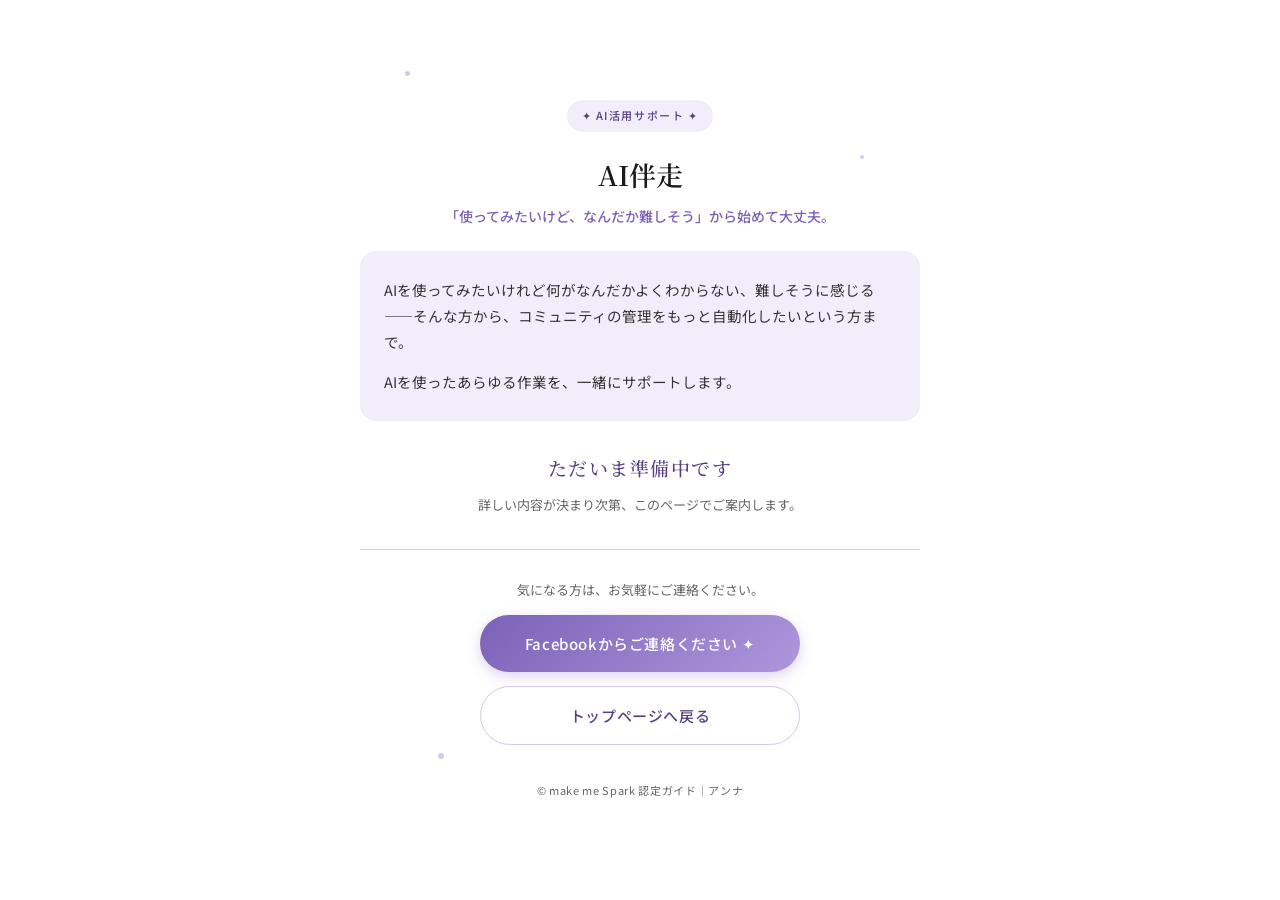
==== ai/index.html @ 5a1a9116 "Add homepage with service pages" ====
<!DOCTYPE html>
<html lang="ja">
<head>
<meta charset="UTF-8">
<meta name="viewport" content="width=device-width, initial-scale=1">
<title>AI伴走｜準備中 - アンナ</title>
<meta name="description" content="AI伴走のご案内ページは準備中です。">
<meta name="robots" content="noindex">
<link rel="preconnect" href="https://fonts.googleapis.com">
<link rel="preconnect" href="https://fonts.gstatic.com" crossorigin>
<link href="https://fonts.googleapis.com/css2?family=Noto+Serif+JP:wght@400;500;600&family=Noto+Sans+JP:wght@400;500;700&display=swap" rel="stylesheet">
<link rel="stylesheet" href="../soon.css">
<style>
/* 淡い薄紫（AI伴走） */
:root{--c-deep:#7B62B8;--c-mid:#AE97DC;--c-light:#D6C9EE;--c-pale:#F2EDFB;--c-dark:#574183;--c-shadow:123,98,184}
</style>
</head>
<body>
<div class="box">
  <div class="g-dot" style="width:5px;height:5px;top:-4%;left:8%;--d:2.6s"></div>
  <div class="g-dot" style="width:4px;height:4px;top:8%;right:10%;--d:3.1s;--dl:.6s"></div>
  <div class="g-dot" style="width:6px;height:6px;bottom:6%;left:14%;--d:2.2s;--dl:1.1s"></div>

  <span class="eyebrow">✦ AI活用サポート ✦</span>
  <h1>AI伴走</h1>
  <p class="lead">「使ってみたいけど、なんだか難しそう」から始めて大丈夫。</p>

  <div class="panel">
    <p>AIを使ってみたいけれど何がなんだかよくわからない、難しそうに感じる——そんな方から、コミュニティの管理をもっと自動化したいという方まで。</p>
    <p>AIを使ったあらゆる作業を、一緒にサポートします。</p>
  </div>

  <div class="status">
    ただいま準備中です
    <small>詳しい内容が決まり次第、このページでご案内します。</small>
  </div>

  <div class="actions">
    <p>気になる方は、お気軽にご連絡ください。</p>
    <a class="btn" href="https://www.facebook.com/profile.php?id=1349326636" target="_blank" rel="noopener">Facebookからご連絡ください ✦</a>
    <a class="btn ghost" href="../">トップページへ戻る</a>
  </div>

  <footer>© make me Spark 認定ガイド｜アンナ</footer>
</div>
</body>
</html>
---- soon.css ----
*,::before,::after{box-sizing:border-box;margin:0;padding:0}
/* 各ページの <style> で --c-* を上書きすると、そのページ全体の色が変わります */
:root{
  --c-deep:#3E86B5; --c-mid:#7FC0DE; --c-light:#BFDFF0;
  --c-pale:#EAF5FB; --c-dark:#2A5F80; --c-shadow:62,134,181;
  --text:#1a1a1a; --text-sub:#666; --white:#fff; --radius:16px;
}
body{font-family:"Noto Sans JP",sans-serif;color:var(--text);background:var(--white);line-height:1.8;
  min-height:100vh;display:flex;align-items:center;justify-content:center;padding:40px 20px;
  -webkit-font-smoothing:antialiased}
.box{max-width:560px;width:100%;text-align:center;position:relative}
.g-dot{position:absolute;border-radius:50%;background:var(--c-light);
  animation:twinkle var(--d,2.4s) ease-in-out infinite var(--dl,0s)}
@keyframes twinkle{0%,100%{opacity:.15;transform:scale(.7)}50%{opacity:1;transform:scale(1.5)}}
.eyebrow{display:inline-block;font-size:11px;font-weight:500;letter-spacing:.14em;
  background:var(--c-pale);color:var(--c-dark);padding:6px 15px;border-radius:999px}
h1{font-family:"Noto Serif JP",serif;font-size:27px;font-weight:600;line-height:1.55;margin:22px 0 8px}
.lead{font-size:14px;color:var(--c-deep);font-weight:500;margin-bottom:22px}
.panel{background:var(--c-pale);border-radius:var(--radius);padding:26px 24px;text-align:left;font-size:14.5px;color:#333}
.panel p + p{margin-top:14px}
.status{margin-top:30px;font-family:"Noto Serif JP",serif;font-size:19px;font-weight:500;color:var(--c-dark);letter-spacing:.08em}
.status small{display:block;font-family:"Noto Sans JP",sans-serif;font-size:13px;font-weight:400;color:var(--text-sub);letter-spacing:0;margin-top:8px}
.btn{display:block;max-width:320px;margin:14px auto 0;text-align:center;text-decoration:none;
  font-weight:500;letter-spacing:.04em;font-size:15px;padding:15px 20px;border-radius:999px;
  background:linear-gradient(135deg,var(--c-deep),var(--c-mid));color:var(--white);
  box-shadow:0 4px 14px rgba(var(--c-shadow),.28);transition:filter .2s,box-shadow .2s}
.btn:hover{filter:brightness(1.06);box-shadow:0 6px 20px rgba(var(--c-shadow),.38)}
.btn.ghost{background:none;color:var(--c-dark);border:1.5px solid var(--c-light);box-shadow:none}
.btn.ghost:hover{background:var(--c-pale);filter:none}
.actions{margin-top:32px;padding-top:28px;border-top:1px solid var(--c-light)}
.actions p{font-size:13px;color:var(--text-sub);margin-bottom:6px}
footer{margin-top:36px;font-size:11px;color:var(--text-sub);letter-spacing:.06em}
@media(max-width:480px){h1{font-size:23px}}
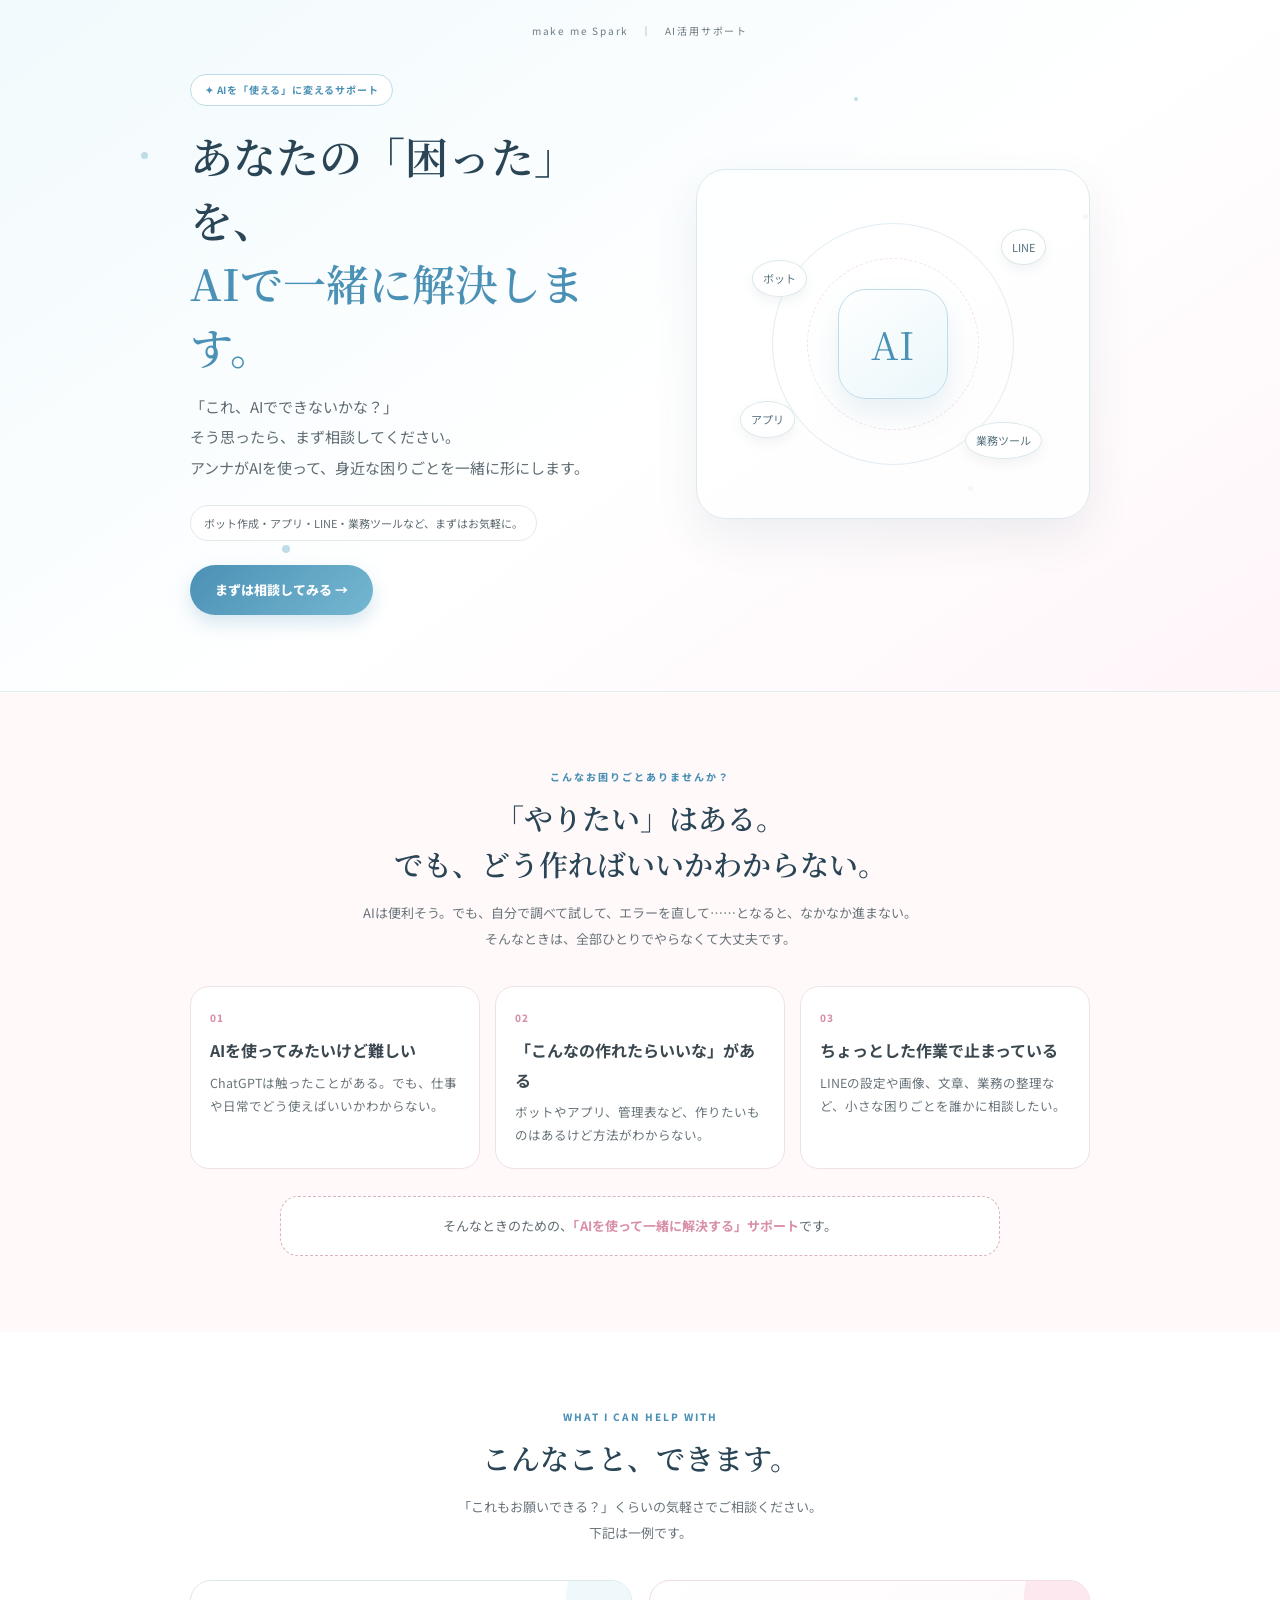
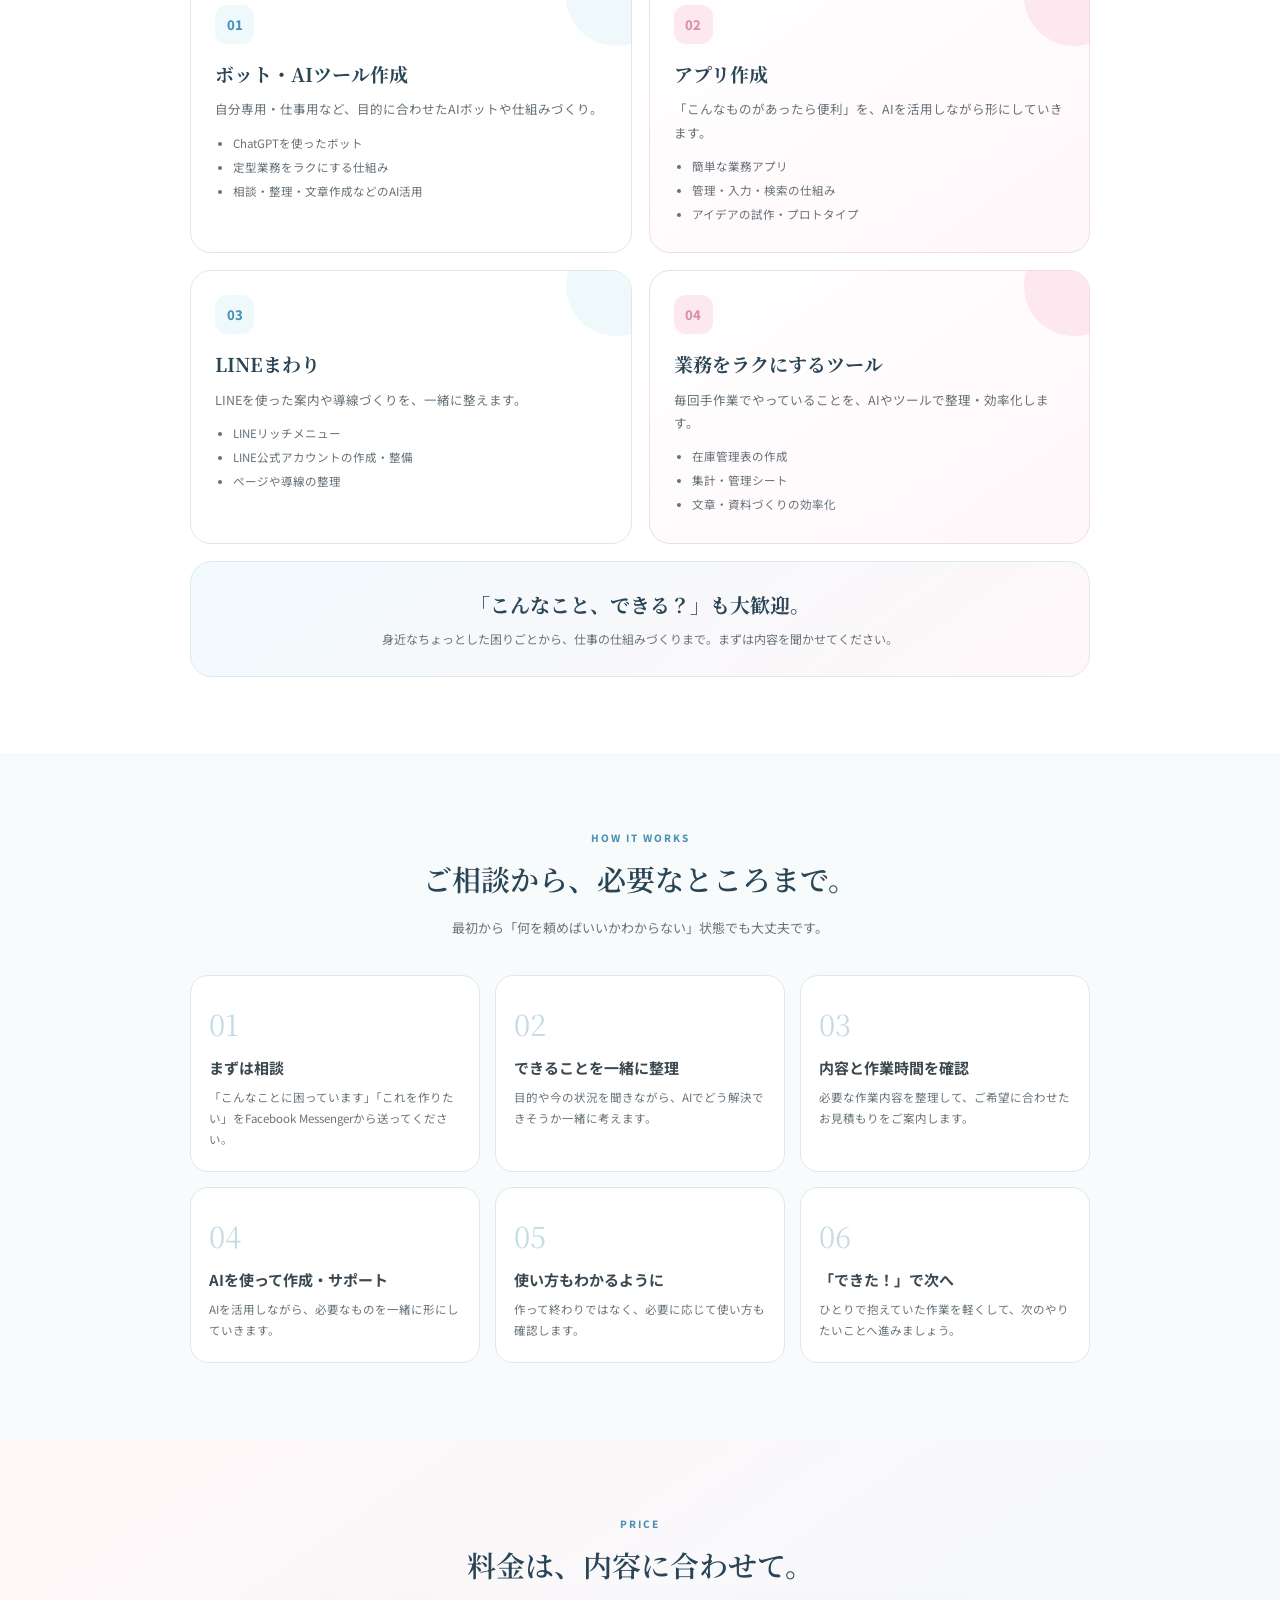
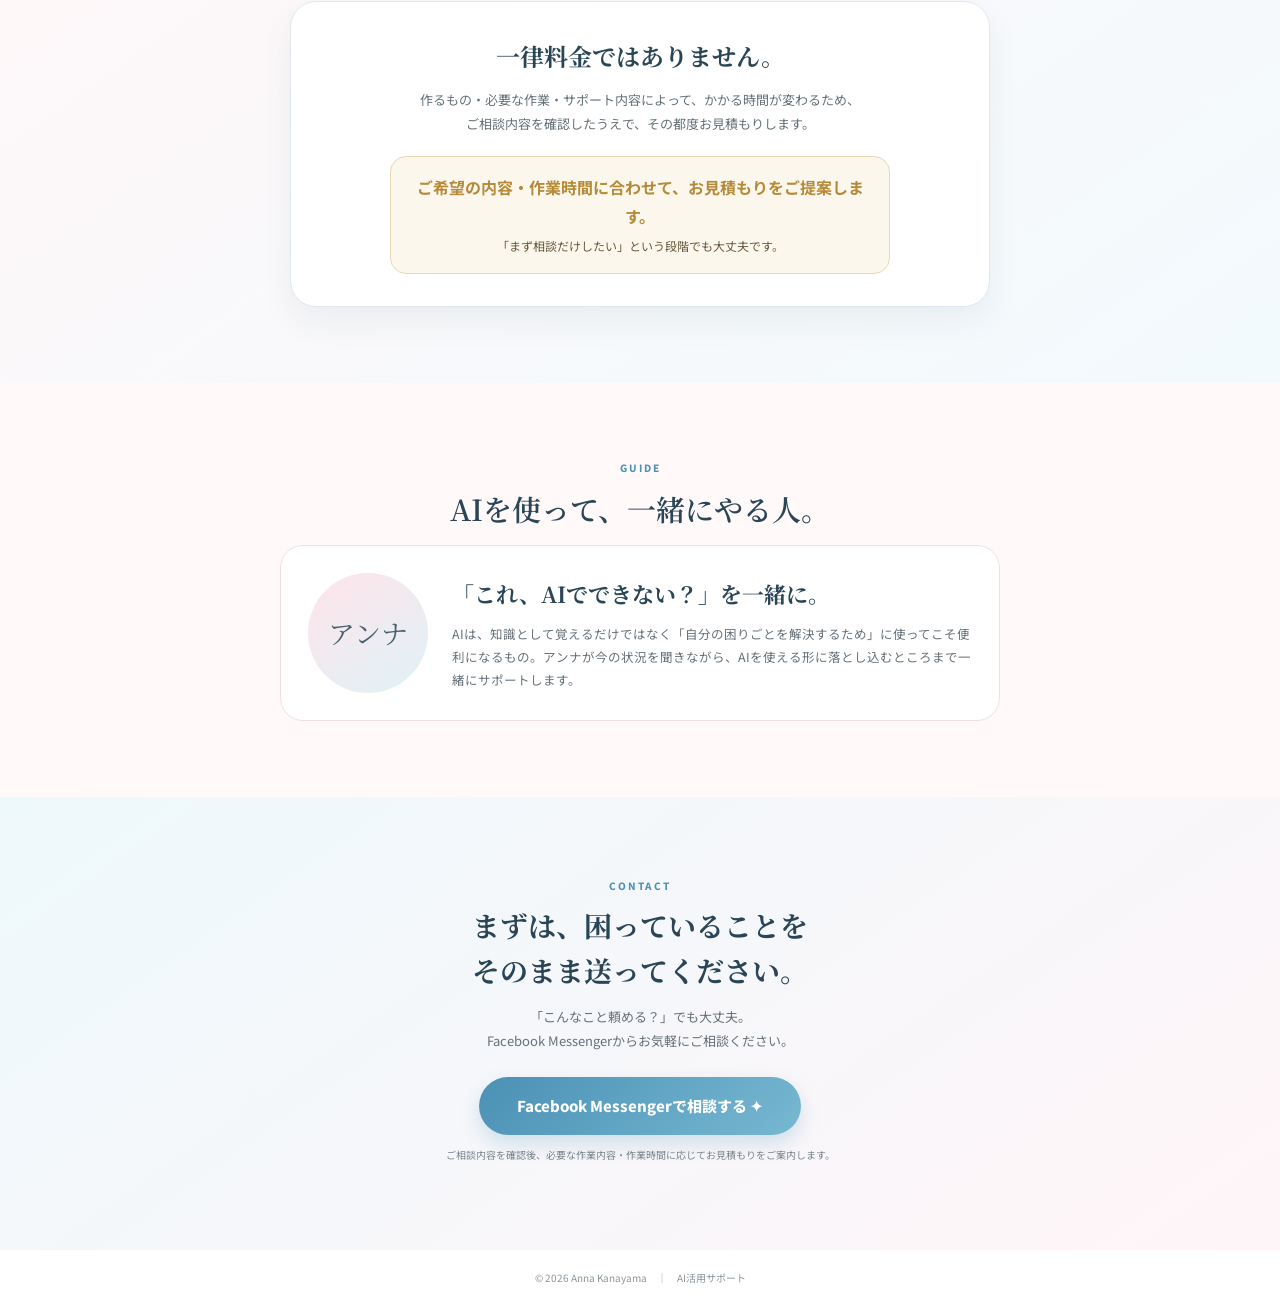
==== commit 192bdeaf: "Publish AI support LP; wire mercari-basic to Google Form; un-準備中 AI card" ====
--- a/ai/index.html
+++ b/ai/index.html
@@ -1,47 +1,197 @@
-<!DOCTYPE html>
+<!doctype html>
 <html lang="ja">
 <head>
-<meta charset="UTF-8">
-<meta name="viewport" content="width=device-width, initial-scale=1">
-<title>AI伴走｜準備中 - アンナ</title>
-<meta name="description" content="AI伴走のご案内ページは準備中です。">
-<meta name="robots" content="noindex">
+<meta charset="utf-8">
+<meta name="viewport" content="width=device-width,initial-scale=1">
+<title>AIサポート｜あなたの困りごと、AIで一緒に解決します</title>
+<meta name="description" content="AIを使って、あなたの身近な困りごとを一緒に解決。ボット作成、アプリ作成、LINEリッチメニュー、LINE公式アカウント、在庫管理表など、まずはお気軽にご相談ください。">
 <link rel="preconnect" href="https://fonts.googleapis.com">
 <link rel="preconnect" href="https://fonts.gstatic.com" crossorigin>
-<link href="https://fonts.googleapis.com/css2?family=Noto+Serif+JP:wght@400;500;600&family=Noto+Sans+JP:wght@400;500;700&display=swap" rel="stylesheet">
-<link rel="stylesheet" href="../soon.css">
+<link href="https://fonts.googleapis.com/css2?family=Noto+Sans+JP:wght@400;500;600;700;800&family=Noto+Serif+JP:wght@500;600;700&display=swap" rel="stylesheet">
 <style>
-/* 淡い薄紫（AI伴走） */
-:root{--c-deep:#7B62B8;--c-mid:#AE97DC;--c-light:#D6C9EE;--c-pale:#F2EDFB;--c-dark:#574183;--c-shadow:123,98,184}
+*{box-sizing:border-box}
+html{scroll-behavior:smooth}
+body{margin:0;color:#30383E;background:#fff;font-family:"Noto Sans JP",sans-serif;line-height:1.85}
+:root{
+ --blue:#4B91B5;--blue2:#8FC9DE;--bluep:#EFF9FC;
+ --pink:#D98FA8;--pinkp:#FFF5F8;
+ --gold:#B58A38;--goldp:#FBF7EC;
+ --navy:#294556;--sub:#69747A;--line:#DDE8ED;
+}
+a{color:inherit}
+.wrap{max-width:900px;margin:auto}
+.hero{position:relative;overflow:hidden;padding:22px 20px 76px;background:linear-gradient(145deg,#F1FAFD 0%,#fff 56%,#FFF5F8 100%);border-bottom:1px solid #E2EEF2}
+.spark{position:absolute;border-radius:50%;background:#BFDDE8;animation:twinkle 4s ease-in-out infinite;pointer-events:none}
+.s1{width:7px;height:7px;top:22%;left:11%}.s2{width:5px;height:5px;top:31%;right:15%;animation-delay:.8s}.s3{width:8px;height:8px;bottom:20%;left:22%;animation-delay:1.4s}.s4{width:5px;height:5px;bottom:29%;right:24%;animation-delay:.3s}.s5{width:4px;height:4px;top:14%;right:33%;animation-delay:1.8s}
+@keyframes twinkle{0%,100%{opacity:.2;transform:scale(.7)}50%{opacity:.9;transform:scale(1.5)}}
+.hero-inner{position:relative;z-index:1}
+.topline{text-align:center;font-size:10px;letter-spacing:.18em;color:#6D7A80;margin-bottom:32px}
+.topline b{color:var(--blue)}
+.hero-grid{display:grid;grid-template-columns:1.08fr .92fr;gap:44px;align-items:center}
+.eyebrow{display:inline-block;border:1px solid #BFDDE8;background:#fff;border-radius:999px;padding:6px 14px;font-size:10px;font-weight:700;letter-spacing:.08em;color:var(--blue)}
+.hero h1{font-family:"Noto Serif JP",serif;font-size:43px;line-height:1.48;font-weight:600;color:var(--navy);margin:18px 0 13px}
+.hero h1 em{font-style:normal;color:var(--blue)}
+.hero-lead{font-size:15px;color:#5F6C73;line-height:2.05;margin:0}
+.hero-note{display:inline-block;margin-top:21px;background:#fff;border:1px solid #E3E9EB;border-radius:999px;padding:7px 13px;font-size:11px;color:#5F6C73}
+.hero-art{min-height:350px;border-radius:30px;background:rgba(255,255,255,.78);border:1px solid #DCEAF0;box-shadow:0 18px 45px rgba(55,93,110,.09);position:relative;display:flex;align-items:center;justify-content:center;overflow:hidden}
+.hero-art:before{content:"";position:absolute;width:240px;height:240px;border:1px solid rgba(75,145,181,.17);border-radius:50%}
+.hero-art:after{content:"";position:absolute;width:170px;height:170px;border:1px dashed rgba(217,143,168,.25);border-radius:50%;transform:rotate(18deg)}
+.ai-core{position:relative;z-index:2;width:110px;height:110px;border-radius:28px;background:linear-gradient(145deg,#fff,#EAF7FB);border:1px solid #BFDDE8;box-shadow:0 15px 30px rgba(75,145,181,.13);display:flex;align-items:center;justify-content:center}
+.ai-core span{font-family:"Noto Serif JP",serif;font-size:38px;color:var(--blue);letter-spacing:.02em}
+.orbit{position:absolute;border-radius:50%;font-size:11px;color:#56727F;background:#fff;border:1px solid #DCE8ED;padding:7px 10px;box-shadow:0 5px 12px rgba(50,90,105,.07)}
+.o1{top:26%;left:14%}.o2{top:17%;right:11%}.o3{bottom:23%;left:11%}.o4{bottom:17%;right:12%}
+.hero-cta{display:inline-block;margin-top:24px;background:linear-gradient(135deg,var(--blue),#75B7D1);color:#fff;text-decoration:none;font-weight:800;padding:13px 25px;border-radius:999px;box-shadow:0 8px 18px rgba(75,145,181,.22);font-size:13px}
+section{padding:76px 20px}
+.label{text-align:center;font-size:10px;font-weight:800;letter-spacing:.2em;color:var(--blue);margin-bottom:8px}
+.title{text-align:center;font-family:"Noto Serif JP",serif;font-size:29px;line-height:1.6;color:var(--navy);margin:0 0 13px;font-weight:600}
+.sub{text-align:center;font-size:13px;color:var(--sub);line-height:2;margin:0 auto 34px;max-width:680px}
+.problem{background:#FFF9FA}
+.problem-grid{display:grid;grid-template-columns:repeat(3,1fr);gap:15px}
+.problem-card{background:#fff;border:1px solid #F0E1E5;border-radius:19px;padding:22px 19px}
+.problem-card .num{font-size:10px;color:var(--pink);font-weight:800;letter-spacing:.12em}
+.problem-card h3{font-size:16px;color:#3B4850;margin:8px 0 5px}
+.problem-card p{font-size:12.5px;color:#69747A;margin:0}
+.callout{max-width:720px;margin:27px auto 0;text-align:center;background:#fff;border:1px dashed #D8B5C0;border-radius:18px;padding:17px;font-size:13px;color:#5F6B72}
+.callout strong{color:var(--pink)}
+.services{background:#fff}
+.service-grid{display:grid;grid-template-columns:1fr 1fr;gap:17px}
+.service{border:1px solid var(--line);border-radius:21px;padding:24px;background:#fff;position:relative;overflow:hidden}
+.service:before{content:"";position:absolute;width:100px;height:100px;border-radius:50%;right:-35px;top:-35px;background:var(--bluep)}
+.service.pink{background:linear-gradient(145deg,#fff,#FFF7F9);border-color:#F0DCE2}.service.pink:before{background:#FCE8EE}
+.service .icon{width:39px;height:39px;border-radius:12px;background:var(--bluep);display:flex;align-items:center;justify-content:center;color:var(--blue);font-weight:800;font-size:13px;position:relative;z-index:1}
+.service.pink .icon{background:#FCE8EE;color:var(--pink)}
+.service h3{font-family:"Noto Serif JP",serif;font-size:19px;color:var(--navy);margin:12px 0 6px}
+.service p{font-size:12.5px;color:#667178;margin:0;position:relative;z-index:1}
+.more-list{margin:12px 0 0;padding-left:18px;font-size:11.5px;color:#667178;position:relative;z-index:1}
+.more-list li{margin:3px 0}
+.anything{margin-top:17px;padding:24px;border-radius:22px;background:linear-gradient(145deg,#F1FAFD,#FFF7F9);border:1px solid #DCEAF0;text-align:center}
+.anything strong{display:block;font-family:"Noto Serif JP",serif;font-size:20px;color:var(--navy)}
+.anything span{font-size:12px;color:#68747B}
+.flow-section{background:#F8FBFC}
+.steps{display:grid;grid-template-columns:repeat(3,1fr);gap:15px}
+.step{background:#fff;border:1px solid #DDE8ED;border-radius:18px;padding:21px 18px}
+.step-num{font-family:"Noto Serif JP",serif;font-size:29px;color:#C5DCE5}
+.step h3{font-size:15px;color:#3B4850;margin:3px 0 5px}
+.step p{font-size:11.5px;color:#69747A;margin:0}
+.price{background:linear-gradient(145deg,#FFF7F8,#F2FAFD)}
+.price-box{max-width:700px;margin:auto;background:#fff;border:1px solid #E0E8EB;border-radius:26px;padding:32px;text-align:center;box-shadow:0 14px 32px rgba(50,80,95,.07)}
+.price-box h3{font-family:"Noto Serif JP",serif;font-size:24px;color:var(--navy);margin:0 0 9px}
+.price-box p{font-size:13px;color:#657178;margin:0}
+.quote{margin:20px auto 0;max-width:500px;background:var(--goldp);border:1px solid #E8D9B5;border-radius:16px;padding:16px;font-size:12px;color:#675A3D}
+.quote strong{display:block;font-size:16px;color:var(--gold);margin-bottom:3px}
+.profile{background:#FFF9FA}
+.profile-box{max-width:720px;margin:auto;display:flex;gap:24px;align-items:center;background:#fff;border:1px solid #F0DFE3;border-radius:23px;padding:27px}
+.profile-mark{width:120px;height:120px;border-radius:50%;flex:none;background:linear-gradient(145deg,#FFE4EA,#DFF2F7);display:flex;align-items:center;justify-content:center;font-family:"Noto Serif JP",serif;font-size:27px;color:#48616D}
+.profile-box h3{font-family:"Noto Serif JP",serif;font-size:22px;color:var(--navy);margin:0 0 7px}
+.profile-box p{font-size:12.5px;color:#667178;margin:0}
+.cta-section{padding:80px 20px 86px;text-align:center;background:linear-gradient(145deg,#EEF9FC,#FFF5F8)}
+.cta-section h2{font-family:"Noto Serif JP",serif;font-size:28px;line-height:1.6;color:var(--navy);margin:0 0 12px}
+.cta-section p{font-size:13px;color:#667178;margin:0}
+.cta{display:inline-block;margin-top:24px;background:linear-gradient(135deg,var(--blue),#77B8D2);color:#fff;text-decoration:none;font-size:15px;font-weight:800;padding:15px 38px;border-radius:999px;box-shadow:0 9px 20px rgba(75,145,181,.23)}
+.cta-note{font-size:10px!important;color:#7A858B!important;margin-top:11px!important}
+footer{text-align:center;padding:19px;font-size:10px;color:#8A949A}
+@media(max-width:700px){.hero-grid{grid-template-columns:1fr}.hero h1{font-size:32px}.hero-art{min-height:280px}.problem-grid,.steps{grid-template-columns:1fr 1fr}.service-grid{grid-template-columns:1fr}.profile-box{flex-direction:column;text-align:center}}
+@media(max-width:470px){section{padding:59px 16px}.hero{padding-left:16px;padding-right:16px}.hero h1{font-size:28px}.title{font-size:23px}.problem-grid,.steps{grid-template-columns:1fr}.hero-art{min-height:245px}.orbit{font-size:10px;padding:5px 8px}.o1{left:6%}.o2{right:6%}.o3{left:5%}.o4{right:5%}}
 </style>
 </head>
 <body>
-<div class="box">
-  <div class="g-dot" style="width:5px;height:5px;top:-4%;left:8%;--d:2.6s"></div>
-  <div class="g-dot" style="width:4px;height:4px;top:8%;right:10%;--d:3.1s;--dl:.6s"></div>
-  <div class="g-dot" style="width:6px;height:6px;bottom:6%;left:14%;--d:2.2s;--dl:1.1s"></div>
 
-  <span class="eyebrow">✦ AI活用サポート ✦</span>
-  <h1>AI伴走</h1>
-  <p class="lead">「使ってみたいけど、なんだか難しそう」から始めて大丈夫。</p>
+<header class="hero">
+<div class="spark s1"></div><div class="spark s2"></div><div class="spark s3"></div><div class="spark s4"></div><div class="spark s5"></div>
+<div class="wrap hero-inner">
+<div class="topline">make me Spark　｜　AI活用サポート</div>
+<div class="hero-grid">
+<div>
+<span class="eyebrow">✦ AIを「使える」に変えるサポート</span>
+<h1>あなたの「困った」を、<br><em>AIで一緒に解決します。</em></h1>
+<p class="hero-lead">「これ、AIでできないかな？」<br>そう思ったら、まず相談してください。<br>アンナがAIを使って、身近な困りごとを一緒に形にします。</p>
+<span class="hero-note">ボット作成・アプリ・LINE・業務ツールなど、まずはお気軽に。</span><br>
+<a class="hero-cta" href="#contact">まずは相談してみる →</a>
+</div>
+<div class="hero-art">
+<div class="ai-core"><span>AI</span></div>
+<div class="orbit o1">ボット</div><div class="orbit o2">LINE</div><div class="orbit o3">アプリ</div><div class="orbit o4">業務ツール</div>
+</div>
+</div></div></header>
 
-  <div class="panel">
-    <p>AIを使ってみたいけれど何がなんだかよくわからない、難しそうに感じる——そんな方から、コミュニティの管理をもっと自動化したいという方まで。</p>
-    <p>AIを使ったあらゆる作業を、一緒にサポートします。</p>
-  </div>
+<section class="problem">
+<div class="wrap">
+<div class="label">こんなお困りごとありませんか？</div>
+<h2 class="title">「やりたい」はある。<br>でも、どう作ればいいかわからない。</h2>
+<p class="sub">AIは便利そう。でも、自分で調べて試して、エラーを直して……となると、なかなか進まない。<br>そんなときは、全部ひとりでやらなくて大丈夫です。</p>
+<div class="problem-grid">
+<div class="problem-card"><div class="num">01</div><h3>AIを使ってみたいけど難しい</h3><p>ChatGPTは触ったことがある。でも、仕事や日常でどう使えばいいかわからない。</p></div>
+<div class="problem-card"><div class="num">02</div><h3>「こんなの作れたらいいな」がある</h3><p>ボットやアプリ、管理表など、作りたいものはあるけど方法がわからない。</p></div>
+<div class="problem-card"><div class="num">03</div><h3>ちょっとした作業で止まっている</h3><p>LINEの設定や画像、文章、業務の整理など、小さな困りごとを誰かに相談したい。</p></div>
+</div>
+<div class="callout">そんなときのための、<strong>「AIを使って一緒に解決する」サポート</strong>です。</div>
+</div>
+</section>
 
-  <div class="status">
-    ただいま準備中です
-    <small>詳しい内容が決まり次第、このページでご案内します。</small>
-  </div>
+<section class="services">
+<div class="wrap">
+<div class="label">WHAT I CAN HELP WITH</div>
+<h2 class="title">こんなこと、できます。</h2>
+<p class="sub">「これもお願いできる？」くらいの気軽さでご相談ください。<br>下記は一例です。</p>
+<div class="service-grid">
+<div class="service"><div class="icon">01</div><h3>ボット・AIツール作成</h3><p>自分専用・仕事用など、目的に合わせたAIボットや仕組みづくり。</p><ul class="more-list"><li>ChatGPTを使ったボット</li><li>定型業務をラクにする仕組み</li><li>相談・整理・文章作成などのAI活用</li></ul></div>
+<div class="service pink"><div class="icon">02</div><h3>アプリ作成</h3><p>「こんなものがあったら便利」を、AIを活用しながら形にしていきます。</p><ul class="more-list"><li>簡単な業務アプリ</li><li>管理・入力・検索の仕組み</li><li>アイデアの試作・プロトタイプ</li></ul></div>
+<div class="service"><div class="icon">03</div><h3>LINEまわり</h3><p>LINEを使った案内や導線づくりを、一緒に整えます。</p><ul class="more-list"><li>LINEリッチメニュー</li><li>LINE公式アカウントの作成・整備</li><li>ページや導線の整理</li></ul></div>
+<div class="service pink"><div class="icon">04</div><h3>業務をラクにするツール</h3><p>毎回手作業でやっていることを、AIやツールで整理・効率化します。</p><ul class="more-list"><li>在庫管理表の作成</li><li>集計・管理シート</li><li>文章・資料づくりの効率化</li></ul></div>
+</div>
+<div class="anything"><strong>「こんなこと、できる？」も大歓迎。</strong><span>身近なちょっとした困りごとから、仕事の仕組みづくりまで。まずは内容を聞かせてください。</span></div>
+</div>
+</section>
 
-  <div class="actions">
-    <p>気になる方は、お気軽にご連絡ください。</p>
-    <a class="btn" href="https://www.facebook.com/profile.php?id=1349326636" target="_blank" rel="noopener">Facebookからご連絡ください ✦</a>
-    <a class="btn ghost" href="../">トップページへ戻る</a>
-  </div>
+<section class="flow-section">
+<div class="wrap">
+<div class="label">HOW IT WORKS</div>
+<h2 class="title">ご相談から、必要なところまで。</h2>
+<p class="sub">最初から「何を頼めばいいかわからない」状態でも大丈夫です。</p>
+<div class="steps">
+<div class="step"><div class="step-num">01</div><h3>まずは相談</h3><p>「こんなことに困っています」「これを作りたい」をFacebook Messengerから送ってください。</p></div>
+<div class="step"><div class="step-num">02</div><h3>できることを一緒に整理</h3><p>目的や今の状況を聞きながら、AIでどう解決できそうか一緒に考えます。</p></div>
+<div class="step"><div class="step-num">03</div><h3>内容と作業時間を確認</h3><p>必要な作業内容を整理して、ご希望に合わせたお見積もりをご案内します。</p></div>
+<div class="step"><div class="step-num">04</div><h3>AIを使って作成・サポート</h3><p>AIを活用しながら、必要なものを一緒に形にしていきます。</p></div>
+<div class="step"><div class="step-num">05</div><h3>使い方もわかるように</h3><p>作って終わりではなく、必要に応じて使い方も確認します。</p></div>
+<div class="step"><div class="step-num">06</div><h3>「できた！」で次へ</h3><p>ひとりで抱えていた作業を軽くして、次のやりたいことへ進みましょう。</p></div>
+</div>
+</div>
+</section>
 
-  <footer>© make me Spark 認定ガイド｜アンナ</footer>
+<section class="price">
+<div class="wrap">
+<div class="label">PRICE</div>
+<h2 class="title">料金は、内容に合わせて。</h2>
+<div class="price-box">
+<h3>一律料金ではありません。</h3>
+<p>作るもの・必要な作業・サポート内容によって、かかる時間が変わるため、<br>ご相談内容を確認したうえで、その都度お見積もりします。</p>
+<div class="quote"><strong>ご希望の内容・作業時間に合わせて、お見積もりをご提案します。</strong>「まず相談だけしたい」という段階でも大丈夫です。</div>
 </div>
+</div>
+</section>
+
+<section class="profile">
+<div class="wrap">
+<div class="label">GUIDE</div>
+<h2 class="title">AIを使って、一緒にやる人。</h2>
+<div class="profile-box">
+<div class="profile-mark">アンナ</div>
+<div><h3>「これ、AIでできない？」を一緒に。</h3><p>AIは、知識として覚えるだけではなく「自分の困りごとを解決するため」に使ってこそ便利になるもの。アンナが今の状況を聞きながら、AIを使える形に落とし込むところまで一緒にサポートします。</p></div>
+</div>
+</div>
+</section>
+
+<section class="cta-section" id="contact">
+<div class="wrap">
+<div class="label">CONTACT</div>
+<h2>まずは、困っていることを<br>そのまま送ってください。</h2>
+<p>「こんなこと頼める？」でも大丈夫。<br>Facebook Messengerからお気軽にご相談ください。</p>
+<a class="cta" href="https://www.facebook.com/profile.php?id=1349326636" target="_blank" rel="noopener">Facebook Messengerで相談する ✦</a>
+<p class="cta-note">ご相談内容を確認後、必要な作業内容・作業時間に応じてお見積もりをご案内します。</p>
+</div>
+</section>
+
+<footer>© 2026 Anna Kanayama　｜　AI活用サポート</footer>
 </body>
 </html>
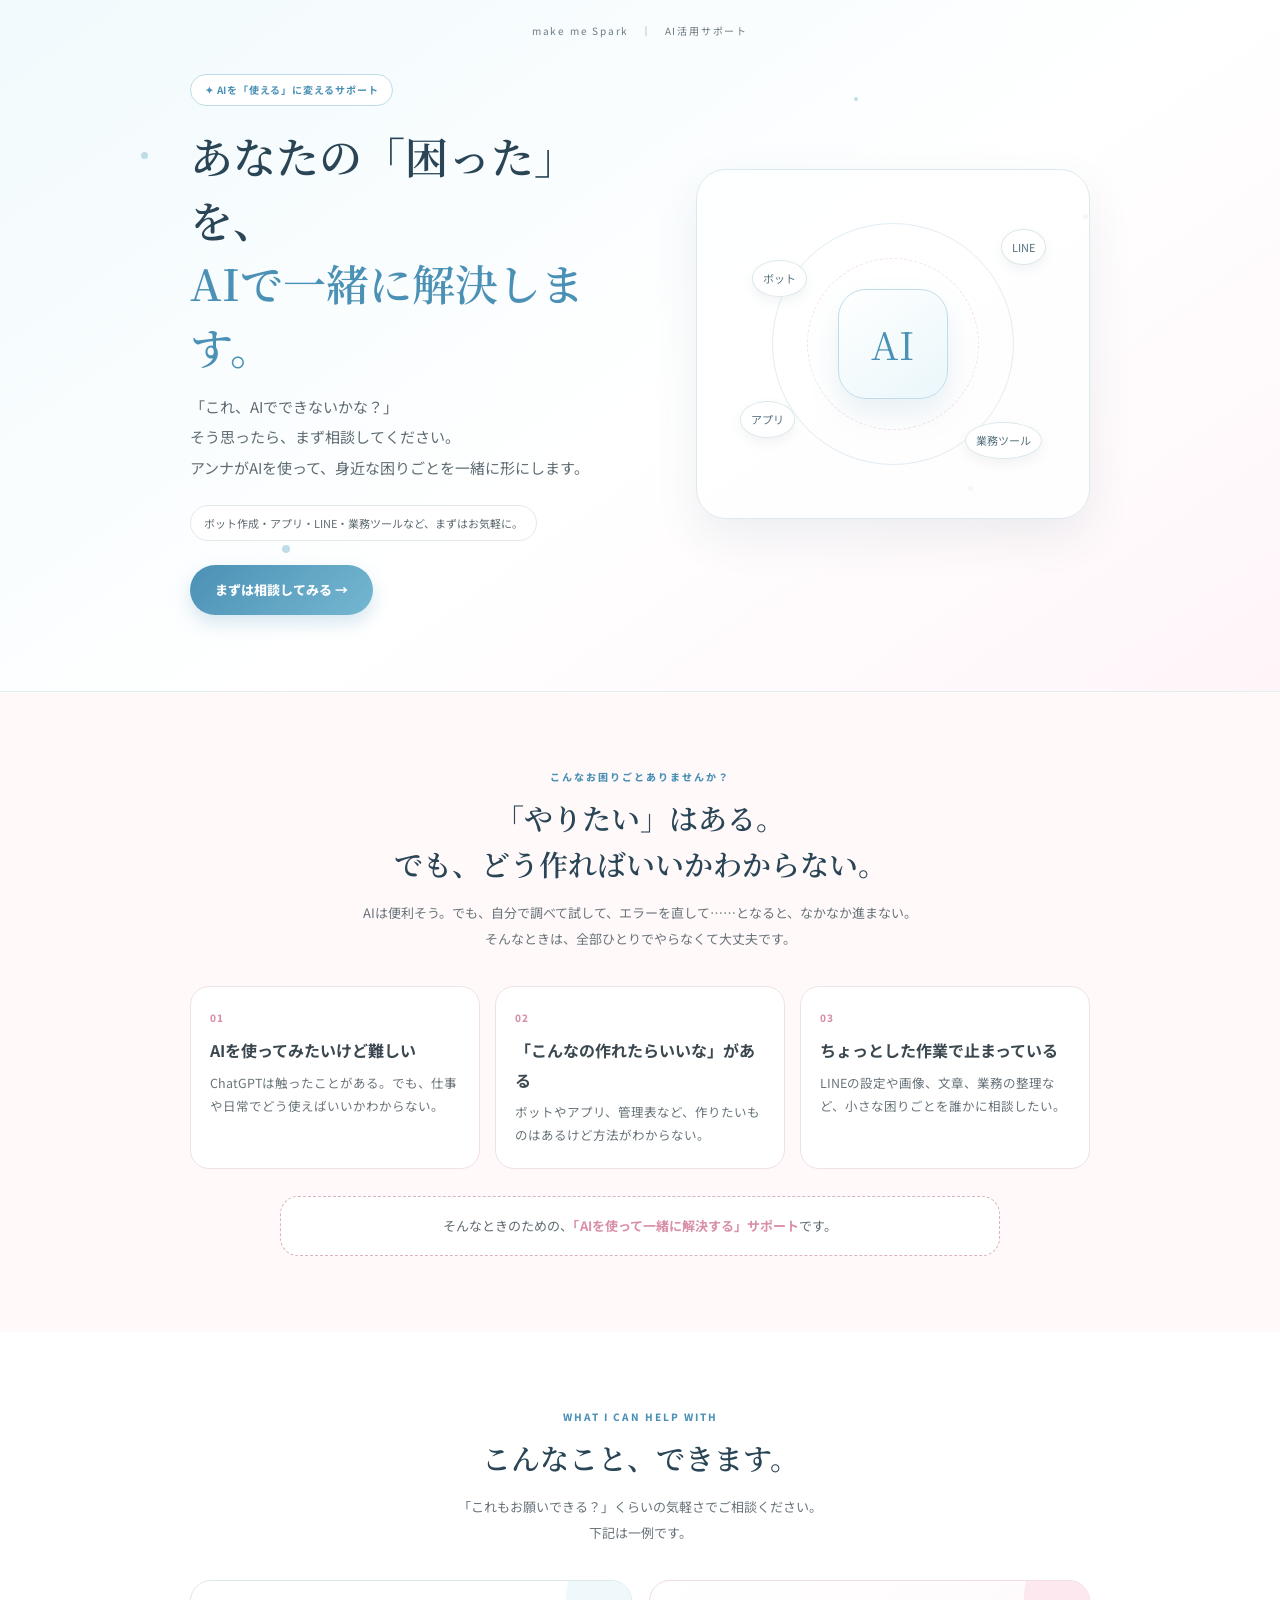
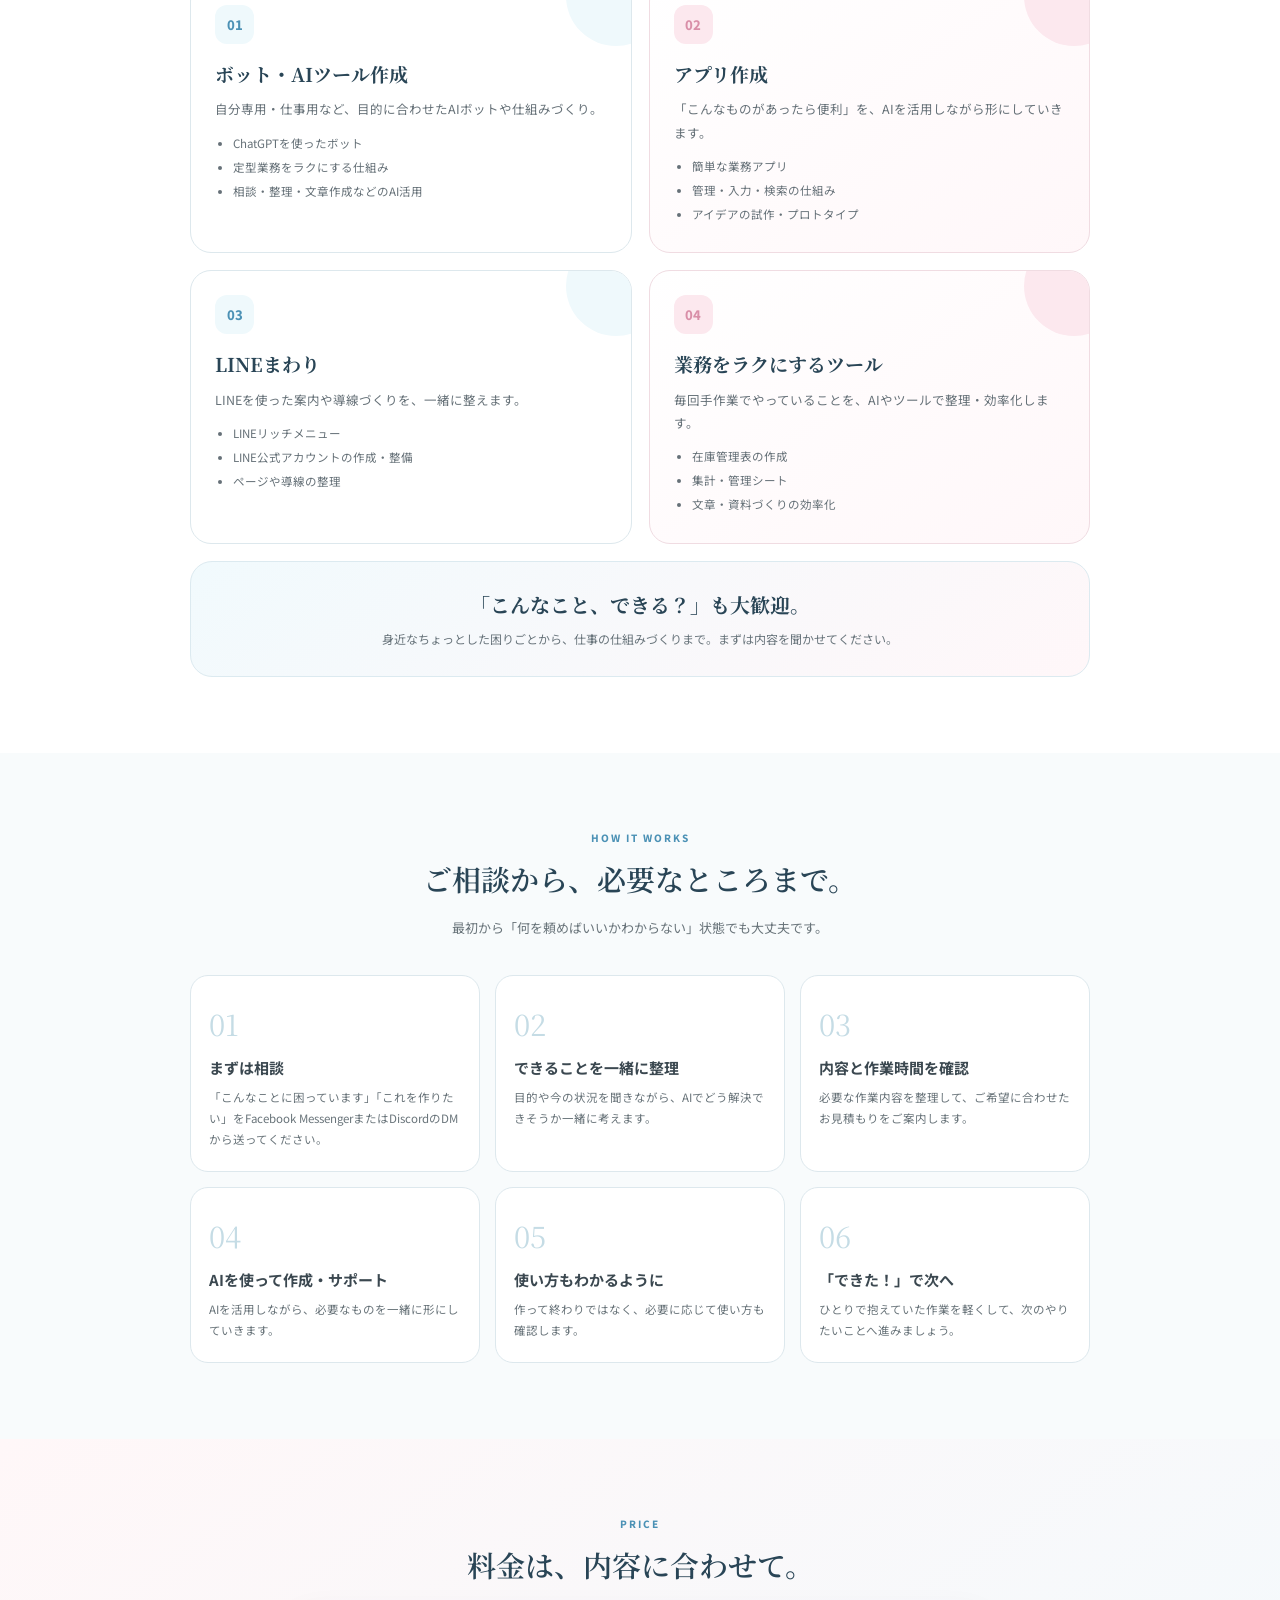
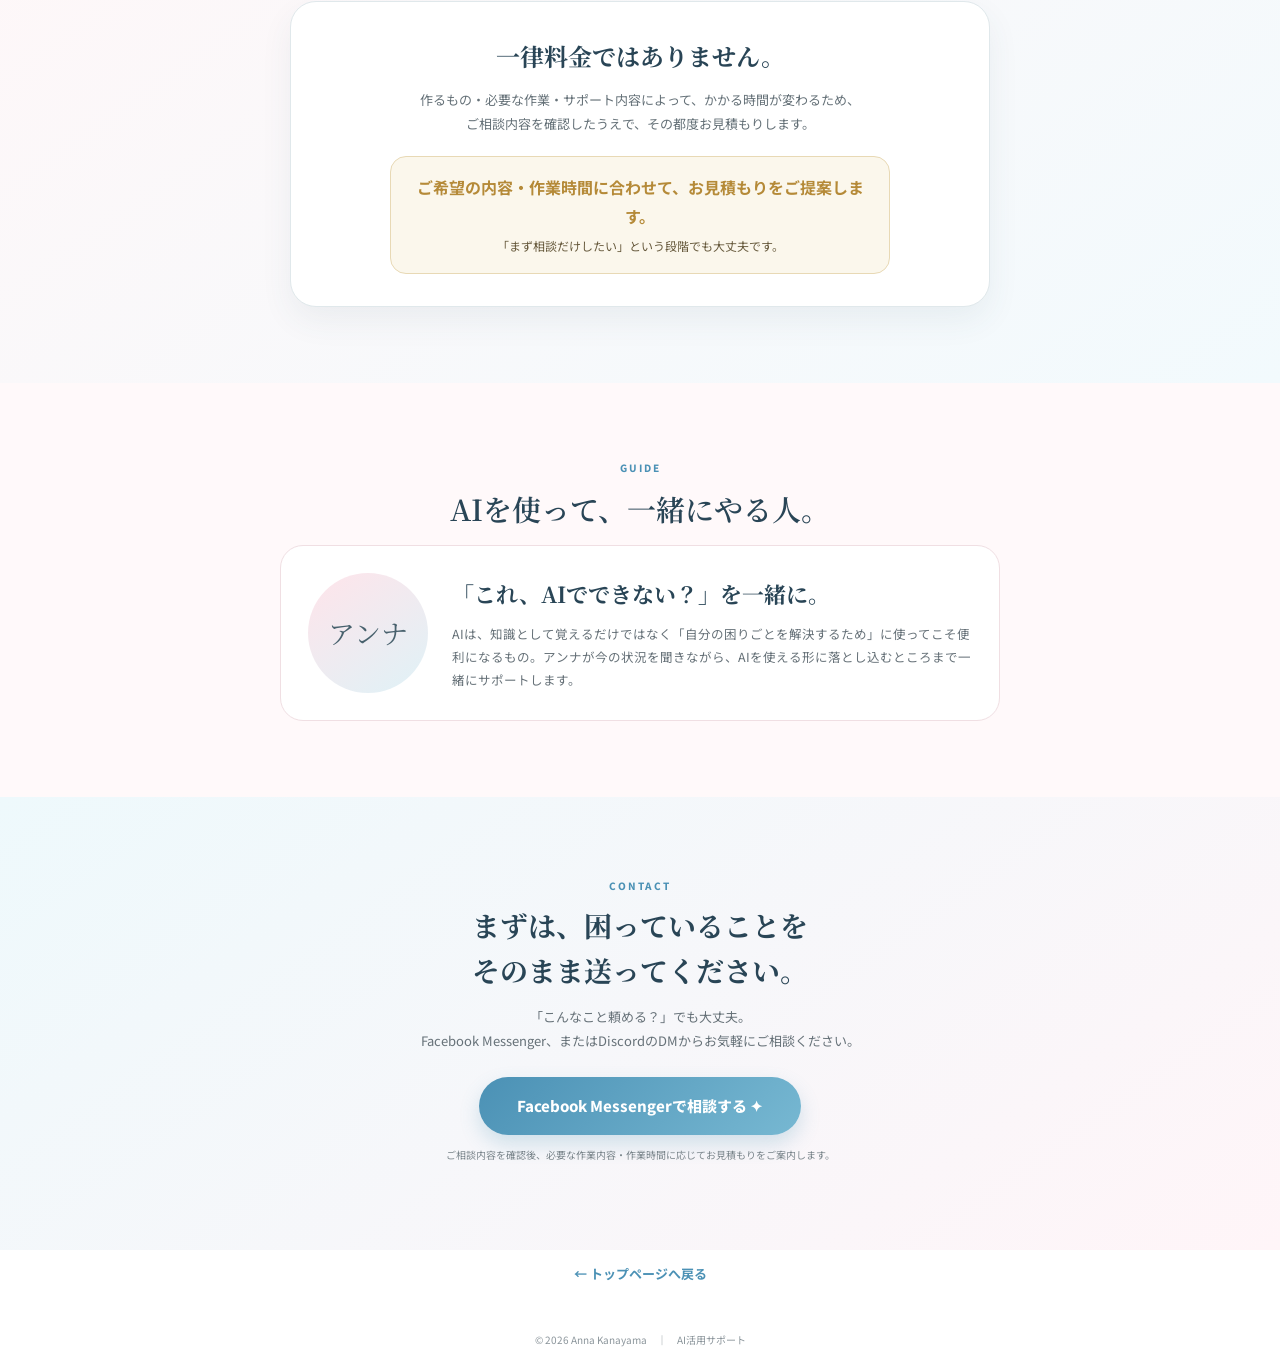
==== commit 1d3f2f82: "Add back-to-top links (mercari, AI); AI contact adds Discord DM" ====
--- a/ai/index.html
+++ b/ai/index.html
@@ -149,7 +149,7 @@
 <h2 class="title">ご相談から、必要なところまで。</h2>
 <p class="sub">最初から「何を頼めばいいかわからない」状態でも大丈夫です。</p>
 <div class="steps">
-<div class="step"><div class="step-num">01</div><h3>まずは相談</h3><p>「こんなことに困っています」「これを作りたい」をFacebook Messengerから送ってください。</p></div>
+<div class="step"><div class="step-num">01</div><h3>まずは相談</h3><p>「こんなことに困っています」「これを作りたい」をFacebook MessengerまたはDiscordのDMから送ってください。</p></div>
 <div class="step"><div class="step-num">02</div><h3>できることを一緒に整理</h3><p>目的や今の状況を聞きながら、AIでどう解決できそうか一緒に考えます。</p></div>
 <div class="step"><div class="step-num">03</div><h3>内容と作業時間を確認</h3><p>必要な作業内容を整理して、ご希望に合わせたお見積もりをご案内します。</p></div>
 <div class="step"><div class="step-num">04</div><h3>AIを使って作成・サポート</h3><p>AIを活用しながら、必要なものを一緒に形にしていきます。</p></div>
@@ -186,12 +186,13 @@
 <div class="wrap">
 <div class="label">CONTACT</div>
 <h2>まずは、困っていることを<br>そのまま送ってください。</h2>
-<p>「こんなこと頼める？」でも大丈夫。<br>Facebook Messengerからお気軽にご相談ください。</p>
+<p>「こんなこと頼める？」でも大丈夫。<br>Facebook Messenger、またはDiscordのDMからお気軽にご相談ください。</p>
 <a class="cta" href="https://www.facebook.com/profile.php?id=1349326636" target="_blank" rel="noopener">Facebook Messengerで相談する ✦</a>
 <p class="cta-note">ご相談内容を確認後、必要な作業内容・作業時間に応じてお見積もりをご案内します。</p>
 </div>
 </section>
 
+<div style="text-align:center;padding:8px 20px 24px"><a href="https://annakanayama.github.io/" style="color:#4B91B5;text-decoration:none;font-size:13px;font-weight:700">← トップページへ戻る</a></div>
 <footer>© 2026 Anna Kanayama　｜　AI活用サポート</footer>
 </body>
 </html>
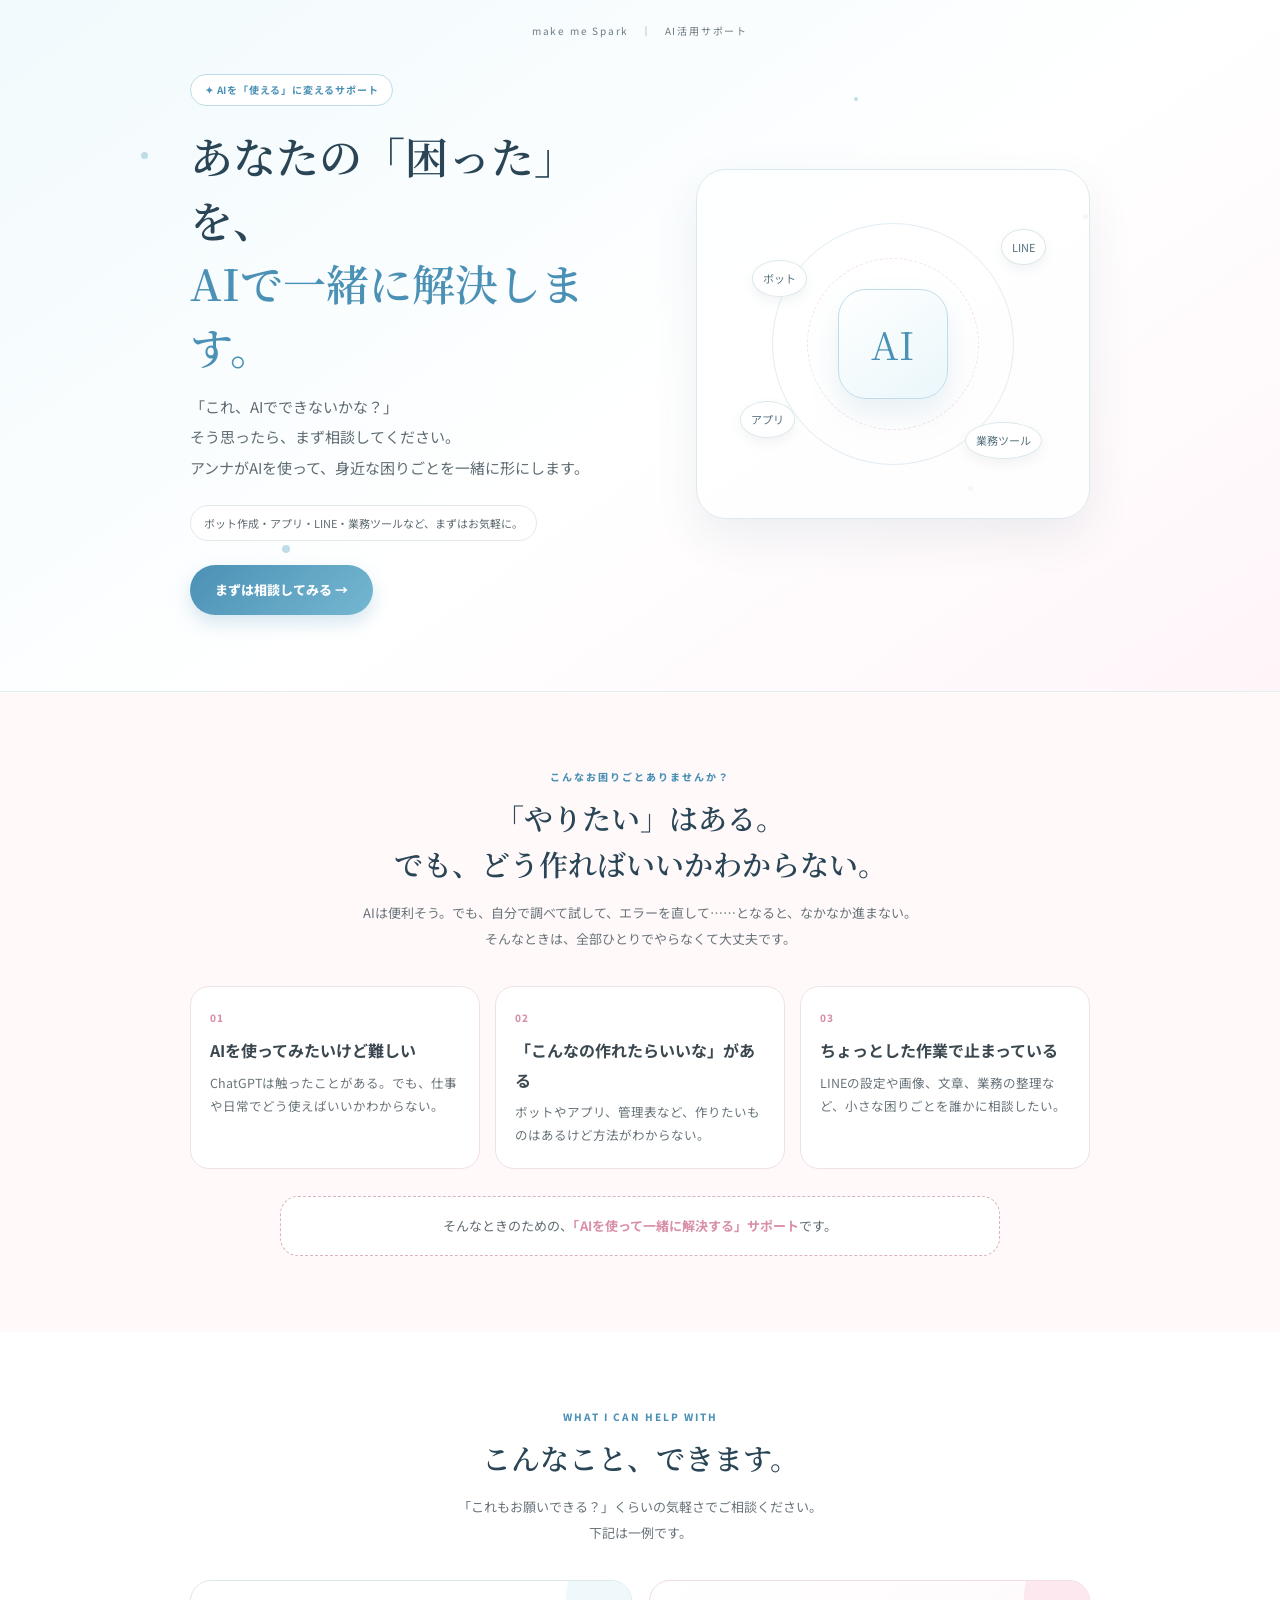
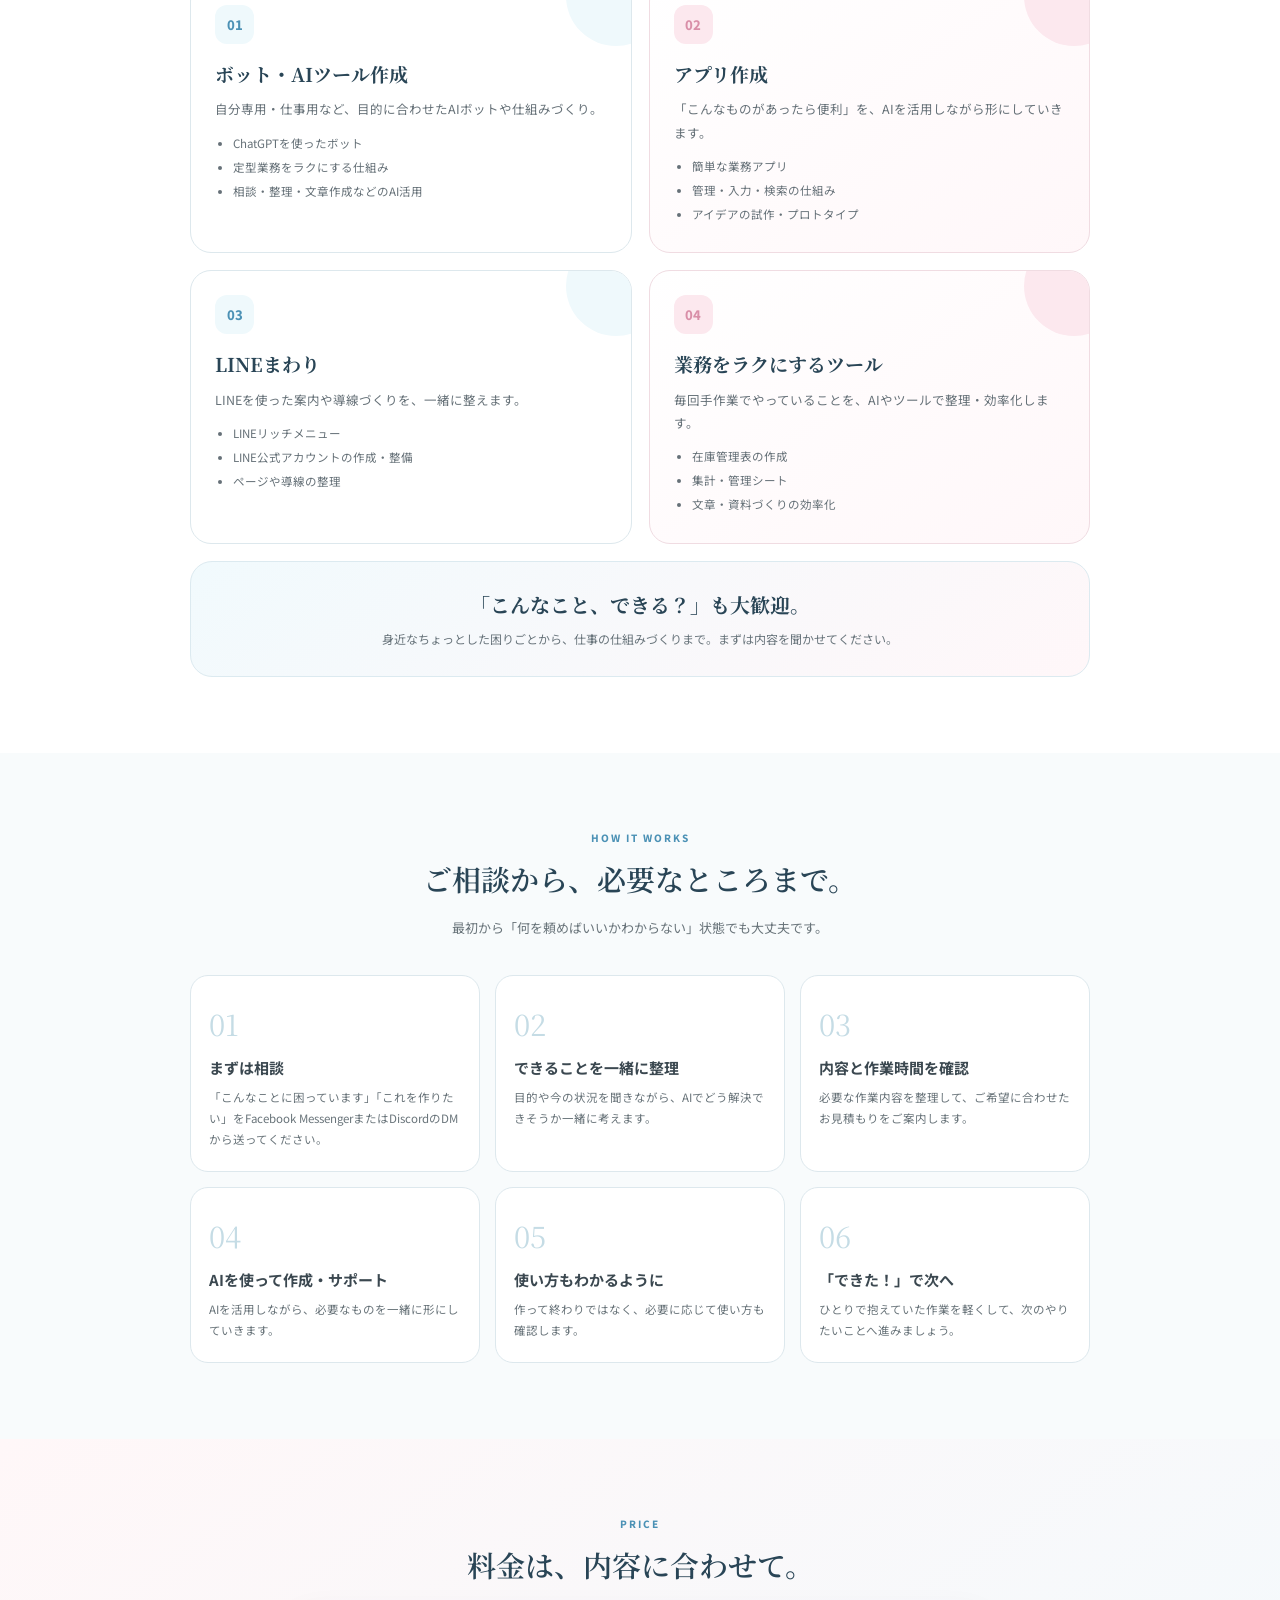
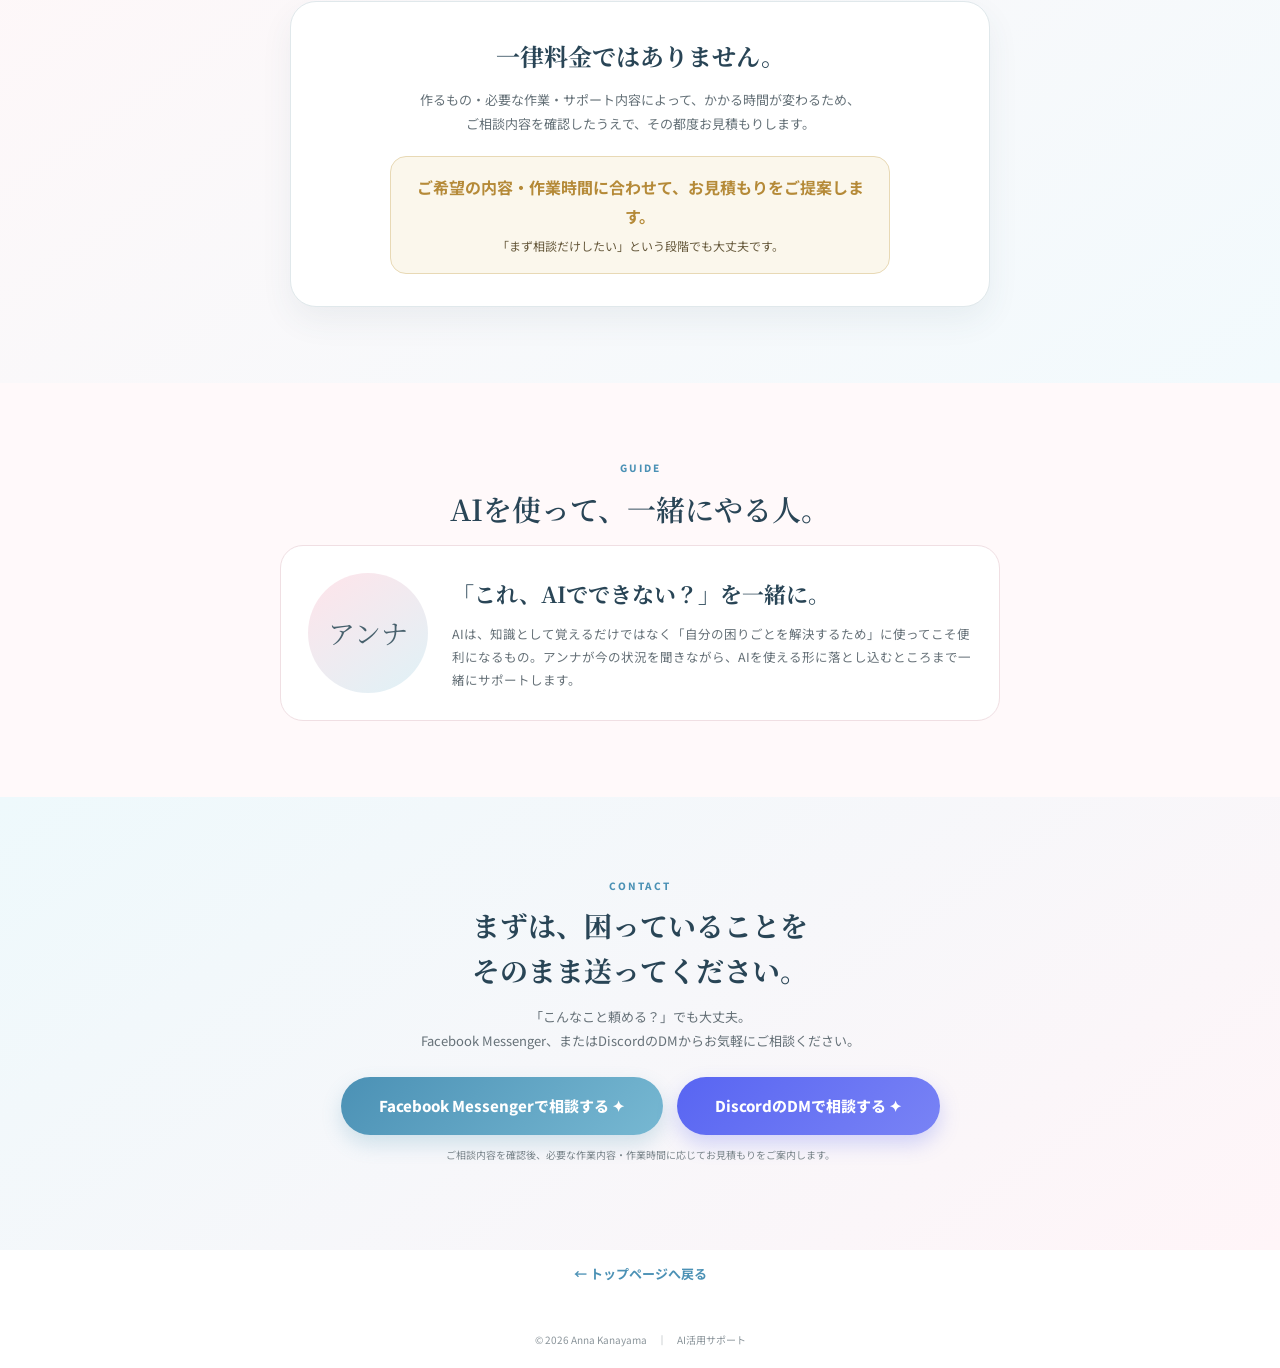
==== commit 26132da7: "AI support: add Discord DM button" ====
--- a/ai/index.html
+++ b/ai/index.html
@@ -188,6 +188,7 @@
 <h2>まずは、困っていることを<br>そのまま送ってください。</h2>
 <p>「こんなこと頼める？」でも大丈夫。<br>Facebook Messenger、またはDiscordのDMからお気軽にご相談ください。</p>
 <a class="cta" href="https://www.facebook.com/profile.php?id=1349326636" target="_blank" rel="noopener">Facebook Messengerで相談する ✦</a>
+<a class="cta" href="https://discord.com/users/949023062278410319" target="_blank" rel="noopener" style="background:linear-gradient(135deg,#5865F2,#7983f5);box-shadow:0 9px 20px rgba(88,101,242,.25);margin-left:10px">DiscordのDMで相談する ✦</a>
 <p class="cta-note">ご相談内容を確認後、必要な作業内容・作業時間に応じてお見積もりをご案内します。</p>
 </div>
 </section>
